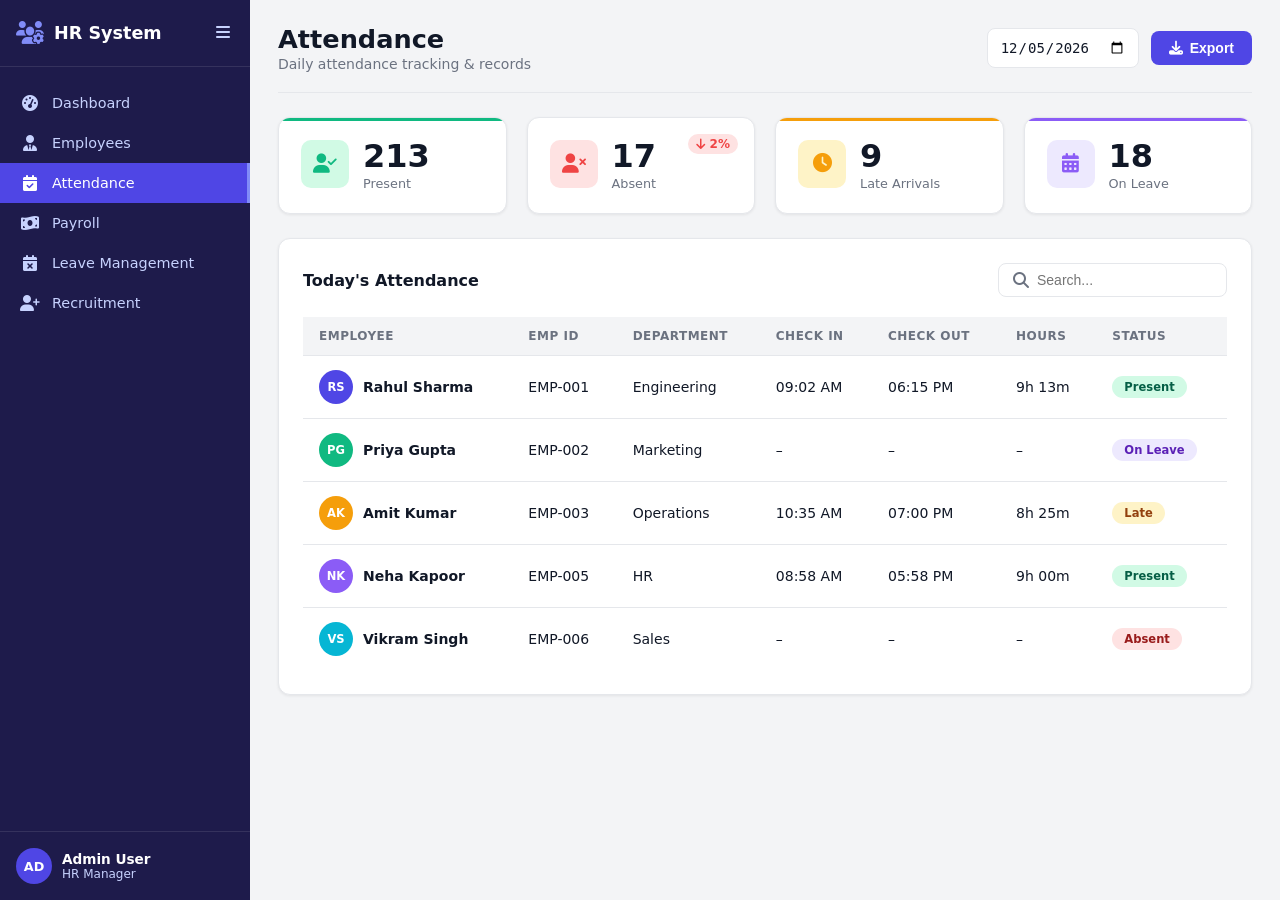
==== pages/attendance.html @ 6b4b3242 "Fix: correct root structure" ====
<!DOCTYPE html>
<html lang="en">
<head>
  <meta charset="UTF-8">
  <meta name="viewport" content="width=device-width, initial-scale=1.0">
  <title>Attendance – HR System</title>
  <link rel="stylesheet" href="../css/style.css">
  <link rel="stylesheet" href="https://cdnjs.cloudflare.com/ajax/libs/font-awesome/6.4.0/css/all.min.css">
</head>
<body>
  <div class="sidebar" id="sidebar">
    <div class="sidebar-header">
      <div class="logo"><i class="fas fa-users-cog"></i><span>HR System</span></div>
      <button class="toggle-btn" onclick="toggleSidebar()"><i class="fas fa-bars"></i></button>
    </div>
    <nav class="sidebar-nav">
      <a href="../index.html" class="nav-item"><i class="fas fa-tachometer-alt"></i><span>Dashboard</span></a>
      <a href="employees.html" class="nav-item"><i class="fas fa-user-tie"></i><span>Employees</span></a>
      <a href="attendance.html" class="nav-item active"><i class="fas fa-calendar-check"></i><span>Attendance</span></a>
      <a href="payroll.html" class="nav-item"><i class="fas fa-money-bill-wave"></i><span>Payroll</span></a>
      <a href="leave.html" class="nav-item"><i class="fas fa-calendar-times"></i><span>Leave Management</span></a>
      <a href="recruitment.html" class="nav-item"><i class="fas fa-user-plus"></i><span>Recruitment</span></a>
    </nav>
    <div class="sidebar-footer">
      <div class="user-info">
        <div class="avatar">AD</div>
        <div><div class="user-name">Admin User</div><div class="user-role">HR Manager</div></div>
      </div>
    </div>
  </div>

  <div class="main-content">
    <header class="topbar">
      <div class="page-title">
        <h1>Attendance</h1>
        <p>Daily attendance tracking &amp; records</p>
      </div>
      <div class="page-actions">
        <input type="date" class="form-control" style="width:auto" id="attDate">
        <button class="btn btn-primary"><i class="fas fa-download"></i> Export</button>
      </div>
    </header>

    <section class="stats-grid">
      <div class="stat-card green">
        <div class="stat-icon"><i class="fas fa-user-check"></i></div>
        <div class="stat-info"><div class="stat-number" data-target="213">0</div><div class="stat-label">Present</div></div>
      </div>
      <div class="stat-card" style="--top:#ef4444">
        <div class="stat-icon" style="background:#fee2e2;color:#ef4444"><i class="fas fa-user-times"></i></div>
        <div class="stat-info"><div class="stat-number" data-target="17">0</div><div class="stat-label">Absent</div></div>
        <div class="stat-trend down"><i class="fas fa-arrow-down"></i> 2%</div>
      </div>
      <div class="stat-card orange">
        <div class="stat-icon"><i class="fas fa-clock"></i></div>
        <div class="stat-info"><div class="stat-number" data-target="9">0</div><div class="stat-label">Late Arrivals</div></div>
      </div>
      <div class="stat-card purple">
        <div class="stat-icon"><i class="fas fa-calendar-alt"></i></div>
        <div class="stat-info"><div class="stat-number" data-target="18">0</div><div class="stat-label">On Leave</div></div>
      </div>
    </section>

    <div class="card">
      <div class="card-header">
        <h2>Today's Attendance</h2>
        <div class="search-bar">
          <i class="fas fa-search"></i>
          <input type="text" id="attSearch" placeholder="Search...">
        </div>
      </div>
      <div class="table-container">
        <table id="attTable">
          <thead>
            <tr><th>Employee</th><th>Emp ID</th><th>Department</th><th>Check In</th><th>Check Out</th><th>Hours</th><th>Status</th></tr>
          </thead>
          <tbody>
            <tr>
              <td><div class="emp-cell"><div class="emp-avatar" style="background:#4f46e5">RS</div><div class="emp-name">Rahul Sharma</div></div></td>
              <td>EMP-001</td><td>Engineering</td><td>09:02 AM</td><td>06:15 PM</td><td>9h 13m</td>
              <td><span class="badge-status present">Present</span></td>
            </tr>
            <tr>
              <td><div class="emp-cell"><div class="emp-avatar" style="background:#10b981">PG</div><div class="emp-name">Priya Gupta</div></div></td>
              <td>EMP-002</td><td>Marketing</td><td>–</td><td>–</td><td>–</td>
              <td><span class="badge-status leave">On Leave</span></td>
            </tr>
            <tr>
              <td><div class="emp-cell"><div class="emp-avatar" style="background:#f59e0b">AK</div><div class="emp-name">Amit Kumar</div></div></td>
              <td>EMP-003</td><td>Operations</td><td>10:35 AM</td><td>07:00 PM</td><td>8h 25m</td>
              <td><span class="badge-status late">Late</span></td>
            </tr>
            <tr>
              <td><div class="emp-cell"><div class="emp-avatar" style="background:#8b5cf6">NK</div><div class="emp-name">Neha Kapoor</div></div></td>
              <td>EMP-005</td><td>HR</td><td>08:58 AM</td><td>05:58 PM</td><td>9h 00m</td>
              <td><span class="badge-status present">Present</span></td>
            </tr>
            <tr>
              <td><div class="emp-cell"><div class="emp-avatar" style="background:#06b6d4">VS</div><div class="emp-name">Vikram Singh</div></div></td>
              <td>EMP-006</td><td>Sales</td><td>–</td><td>–</td><td>–</td>
              <td><span class="badge-status absent">Absent</span></td>
            </tr>
          </tbody>
        </table>
      </div>
    </div>
  </div>

  <script src="../js/main.js"></script>
  <script>
    document.getElementById('attDate').valueAsDate = new Date();
    filterTable('attSearch', 'attTable');
  </script>
</body>
</html>
---- css/style.css ----
/* ===== RESET & BASE ===== */
*, *::before, *::after { box-sizing: border-box; margin: 0; padding: 0; }

:root {
  --primary: #4f46e5;
  --primary-light: #eef2ff;
  --sidebar-bg: #1e1b4b;
  --sidebar-text: #c7d2fe;
  --sidebar-active: #4f46e5;
  --bg: #f3f4f6;
  --card-bg: #ffffff;
  --text-main: #111827;
  --text-muted: #6b7280;
  --border: #e5e7eb;
  --green: #10b981;
  --orange: #f59e0b;
  --red: #ef4444;
  --purple: #8b5cf6;
  --blue: #3b82f6;
  --cyan: #06b6d4;
  --sidebar-w: 250px;
  --transition: 0.25s ease;
}

body {
  font-family: 'Segoe UI', system-ui, -apple-system, sans-serif;
  background: var(--bg);
  color: var(--text-main);
  display: flex;
  min-height: 100vh;
}

/* ===== SIDEBAR ===== */
.sidebar {
  width: var(--sidebar-w);
  background: var(--sidebar-bg);
  display: flex;
  flex-direction: column;
  position: fixed;
  top: 0; left: 0; bottom: 0;
  transition: width var(--transition);
  z-index: 100;
}
.sidebar.collapsed { width: 68px; }
.sidebar.collapsed .nav-item span,
.sidebar.collapsed .sidebar-header span,
.sidebar.collapsed .user-info div { display: none; }
.sidebar.collapsed .logo { justify-content: center; }

.sidebar-header {
  padding: 20px 16px;
  display: flex;
  align-items: center;
  justify-content: space-between;
  border-bottom: 1px solid rgba(255,255,255,0.1);
}
.logo {
  display: flex;
  align-items: center;
  gap: 10px;
  color: #fff;
  font-size: 1.1rem;
  font-weight: 700;
}
.logo i { font-size: 1.4rem; color: #818cf8; }
.toggle-btn {
  background: none; border: none;
  color: var(--sidebar-text);
  cursor: pointer; font-size: 1rem;
  padding: 4px;
}

.sidebar-nav {
  flex: 1;
  padding: 16px 0;
  overflow-y: auto;
}
.nav-item {
  display: flex;
  align-items: center;
  gap: 12px;
  padding: 12px 20px;
  color: var(--sidebar-text);
  text-decoration: none;
  font-size: 0.9rem;
  font-weight: 500;
  transition: background var(--transition), color var(--transition);
  border-radius: 0;
}
.nav-item:hover {
  background: rgba(255,255,255,0.08);
  color: #fff;
}
.nav-item.active {
  background: var(--sidebar-active);
  color: #fff;
  border-right: 3px solid #818cf8;
}
.nav-item i { width: 20px; text-align: center; font-size: 1rem; }

.sidebar-footer {
  padding: 16px;
  border-top: 1px solid rgba(255,255,255,0.1);
}
.user-info {
  display: flex;
  align-items: center;
  gap: 10px;
}
.avatar {
  width: 36px; height: 36px;
  border-radius: 50%;
  background: var(--primary);
  color: #fff;
  display: flex; align-items: center; justify-content: center;
  font-weight: 700; font-size: 0.8rem;
  flex-shrink: 0;
}
.user-name { color: #fff; font-size: 0.85rem; font-weight: 600; }
.user-role { color: var(--sidebar-text); font-size: 0.75rem; }

/* ===== MAIN CONTENT ===== */
.main-content {
  margin-left: var(--sidebar-w);
  flex: 1;
  padding: 0 28px 28px;
  transition: margin-left var(--transition);
  min-height: 100vh;
}
.sidebar.collapsed ~ .main-content { margin-left: 68px; }

/* ===== TOPBAR ===== */
.topbar {
  display: flex;
  align-items: center;
  justify-content: space-between;
  padding: 24px 0 20px;
  border-bottom: 1px solid var(--border);
  margin-bottom: 24px;
}
.topbar h1 { font-size: 1.6rem; font-weight: 700; color: var(--text-main); }
.topbar p { font-size: 0.875rem; color: var(--text-muted); margin-top: 2px; }
.topbar-right {
  display: flex;
  align-items: center;
  gap: 20px;
}
.date-display {
  font-size: 0.85rem;
  color: var(--text-muted);
  background: var(--card-bg);
  padding: 8px 14px;
  border-radius: 8px;
  border: 1px solid var(--border);
}
.notification-bell {
  position: relative;
  cursor: pointer;
  font-size: 1.2rem;
  color: var(--text-muted);
}
.notification-bell .badge {
  position: absolute;
  top: -6px; right: -8px;
  background: var(--red);
  color: #fff;
  font-size: 0.65rem;
  width: 18px; height: 18px;
  border-radius: 50%;
  display: flex; align-items: center; justify-content: center;
}

/* ===== CARDS ===== */
.card {
  background: var(--card-bg);
  border-radius: 12px;
  padding: 24px;
  box-shadow: 0 1px 3px rgba(0,0,0,0.07);
  border: 1px solid var(--border);
}
.card-header {
  display: flex;
  align-items: center;
  justify-content: space-between;
  margin-bottom: 20px;
}
.card-header h2 {
  font-size: 1rem;
  font-weight: 700;
  color: var(--text-main);
}

/* ===== STATS GRID ===== */
.stats-grid {
  display: grid;
  grid-template-columns: repeat(4, 1fr);
  gap: 20px;
  margin-bottom: 24px;
}
.stat-card {
  background: var(--card-bg);
  border-radius: 12px;
  padding: 22px;
  box-shadow: 0 1px 3px rgba(0,0,0,0.07);
  border: 1px solid var(--border);
  display: flex;
  align-items: flex-start;
  gap: 14px;
  position: relative;
  overflow: hidden;
}
.stat-card::before {
  content: '';
  position: absolute;
  top: 0; left: 0; right: 0;
  height: 3px;
}
.stat-card.blue::before { background: var(--blue); }
.stat-card.green::before { background: var(--green); }
.stat-card.orange::before { background: var(--orange); }
.stat-card.purple::before { background: var(--purple); }

.stat-icon {
  width: 48px; height: 48px;
  border-radius: 10px;
  display: flex; align-items: center; justify-content: center;
  font-size: 1.2rem;
  flex-shrink: 0;
}
.stat-card.blue .stat-icon { background: #dbeafe; color: var(--blue); }
.stat-card.green .stat-icon { background: #d1fae5; color: var(--green); }
.stat-card.orange .stat-icon { background: #fef3c7; color: var(--orange); }
.stat-card.purple .stat-icon { background: #ede9fe; color: var(--purple); }

.stat-info { flex: 1; }
.stat-number {
  font-size: 2rem;
  font-weight: 800;
  color: var(--text-main);
  line-height: 1;
}
.stat-label { font-size: 0.8rem; color: var(--text-muted); margin-top: 4px; }
.stat-trend {
  font-size: 0.75rem;
  font-weight: 600;
  padding: 3px 8px;
  border-radius: 20px;
  position: absolute;
  top: 16px; right: 16px;
}
.stat-trend.up { background: #d1fae5; color: var(--green); }
.stat-trend.down { background: #fee2e2; color: var(--red); }

/* ===== DASHBOARD ROW ===== */
.dashboard-row {
  display: grid;
  grid-template-columns: 1fr 1fr;
  gap: 20px;
  margin-bottom: 24px;
}

/* ===== DEPT BARS ===== */
.dept-bars { display: flex; flex-direction: column; gap: 14px; }
.dept-bar-item {
  display: flex;
  align-items: center;
  gap: 12px;
}
.dept-name { width: 90px; font-size: 0.8rem; color: var(--text-muted); }
.bar-track {
  flex: 1;
  height: 8px;
  background: var(--bg);
  border-radius: 4px;
  overflow: hidden;
}
.bar-fill {
  height: 100%;
  border-radius: 4px;
  transition: width 1.2s ease;
}
.dept-count { width: 30px; font-size: 0.8rem; font-weight: 700; text-align: right; }

/* ===== ACTIVITY LIST ===== */
.activity-list { list-style: none; display: flex; flex-direction: column; gap: 16px; }
.activity-item { display: flex; align-items: flex-start; gap: 12px; }
.activity-icon {
  width: 36px; height: 36px;
  border-radius: 50%;
  display: flex; align-items: center; justify-content: center;
  font-size: 0.85rem;
  flex-shrink: 0;
}
.activity-icon.green { background: #d1fae5; color: var(--green); }
.activity-icon.orange { background: #fef3c7; color: var(--orange); }
.activity-icon.blue { background: #dbeafe; color: var(--blue); }
.activity-icon.purple { background: #ede9fe; color: var(--purple); }
.activity-icon.red { background: #fee2e2; color: var(--red); }
.activity-detail { font-size: 0.85rem; color: var(--text-main); }
.activity-time { font-size: 0.75rem; color: var(--text-muted); margin-top: 2px; }

/* ===== EVENTS ===== */
.events-grid {
  display: grid;
  grid-template-columns: repeat(3, 1fr);
  gap: 16px;
}
.event-item {
  display: flex;
  align-items: center;
  gap: 14px;
  padding: 14px;
  border: 1px solid var(--border);
  border-radius: 10px;
  background: var(--bg);
}
.event-date {
  display: flex;
  flex-direction: column;
  align-items: center;
  background: var(--primary);
  color: #fff;
  border-radius: 8px;
  padding: 8px 12px;
  min-width: 48px;
}
.event-day { font-size: 1.3rem; font-weight: 800; line-height: 1; }
.event-month { font-size: 0.65rem; font-weight: 600; text-transform: uppercase; }
.event-info h4 { font-size: 0.85rem; font-weight: 700; }
.event-info p { font-size: 0.75rem; color: var(--text-muted); margin-top: 3px; }
.event-tag {
  margin-left: auto;
  font-size: 0.7rem;
  font-weight: 700;
  padding: 4px 10px;
  border-radius: 20px;
  white-space: nowrap;
}
.event-tag.blue { background: #dbeafe; color: var(--blue); }
.event-tag.orange { background: #fef3c7; color: var(--orange); }
.event-tag.green { background: #d1fae5; color: var(--green); }

/* ===== TABLE STYLES ===== */
.table-container { overflow-x: auto; }
table { width: 100%; border-collapse: collapse; font-size: 0.875rem; }
th {
  background: var(--bg);
  padding: 12px 16px;
  text-align: left;
  font-size: 0.75rem;
  font-weight: 700;
  color: var(--text-muted);
  text-transform: uppercase;
  letter-spacing: 0.5px;
  border-bottom: 1px solid var(--border);
}
td {
  padding: 14px 16px;
  border-bottom: 1px solid var(--border);
  color: var(--text-main);
  vertical-align: middle;
}
tr:last-child td { border-bottom: none; }
tr:hover td { background: var(--primary-light); }

/* ===== BADGES ===== */
.badge-status {
  padding: 4px 12px;
  border-radius: 20px;
  font-size: 0.72rem;
  font-weight: 700;
  display: inline-block;
}
.badge-status.active { background: #d1fae5; color: #065f46; }
.badge-status.inactive { background: #fee2e2; color: #991b1b; }
.badge-status.present { background: #d1fae5; color: #065f46; }
.badge-status.absent { background: #fee2e2; color: #991b1b; }
.badge-status.late { background: #fef3c7; color: #92400e; }
.badge-status.leave { background: #ede9fe; color: #5b21b6; }
.badge-status.approved { background: #d1fae5; color: #065f46; }
.badge-status.pending { background: #fef3c7; color: #92400e; }
.badge-status.rejected { background: #fee2e2; color: #991b1b; }

/* ===== BUTTONS ===== */
.btn {
  padding: 9px 18px;
  border-radius: 8px;
  border: none;
  cursor: pointer;
  font-size: 0.875rem;
  font-weight: 600;
  display: inline-flex;
  align-items: center;
  gap: 7px;
  transition: opacity 0.2s;
}
.btn:hover { opacity: 0.88; }
.btn-primary { background: var(--primary); color: #fff; }
.btn-success { background: var(--green); color: #fff; }
.btn-danger { background: var(--red); color: #fff; }
.btn-outline {
  background: transparent;
  border: 1px solid var(--border);
  color: var(--text-main);
}
.btn-sm { padding: 5px 12px; font-size: 0.8rem; }

/* ===== FORMS ===== */
.form-group { margin-bottom: 16px; }
.form-group label {
  display: block;
  font-size: 0.82rem;
  font-weight: 600;
  color: var(--text-main);
  margin-bottom: 6px;
}
.form-control {
  width: 100%;
  padding: 10px 12px;
  border: 1px solid var(--border);
  border-radius: 8px;
  font-size: 0.875rem;
  color: var(--text-main);
  background: #fff;
  transition: border-color 0.2s;
  outline: none;
}
.form-control:focus { border-color: var(--primary); }
.form-grid { display: grid; grid-template-columns: 1fr 1fr; gap: 16px; }

/* ===== SEARCH ===== */
.search-bar {
  display: flex;
  align-items: center;
  background: var(--card-bg);
  border: 1px solid var(--border);
  border-radius: 8px;
  padding: 8px 14px;
  gap: 8px;
  max-width: 280px;
}
.search-bar i { color: var(--text-muted); }
.search-bar input {
  border: none;
  outline: none;
  font-size: 0.875rem;
  color: var(--text-main);
  width: 100%;
  background: transparent;
}

/* ===== PAGE HEADER ===== */
.page-actions {
  display: flex;
  align-items: center;
  gap: 12px;
}

/* ===== AVATAR IN TABLE ===== */
.emp-cell {
  display: flex;
  align-items: center;
  gap: 10px;
}
.emp-avatar {
  width: 34px; height: 34px;
  border-radius: 50%;
  display: flex; align-items: center; justify-content: center;
  font-weight: 700; font-size: 0.72rem;
  color: #fff;
  flex-shrink: 0;
}
.emp-name { font-weight: 600; }
.emp-id { font-size: 0.75rem; color: var(--text-muted); }

/* ===== ACTION ICONS ===== */
.action-btns { display: flex; gap: 6px; }
.icon-btn {
  width: 30px; height: 30px;
  border-radius: 6px;
  border: 1px solid var(--border);
  background: #fff;
  cursor: pointer;
  display: flex; align-items: center; justify-content: center;
  font-size: 0.8rem;
  color: var(--text-muted);
  transition: all 0.2s;
}
.icon-btn:hover { background: var(--primary); color: #fff; border-color: var(--primary); }
.icon-btn.danger:hover { background: var(--red); border-color: var(--red); }

/* ===== MODAL ===== */
.modal-overlay {
  display: none;
  position: fixed;
  inset: 0;
  background: rgba(0,0,0,0.4);
  z-index: 200;
  align-items: center;
  justify-content: center;
}
.modal-overlay.open { display: flex; }
.modal {
  background: #fff;
  border-radius: 14px;
  padding: 28px;
  width: 520px;
  max-width: 95vw;
  max-height: 90vh;
  overflow-y: auto;
  box-shadow: 0 20px 60px rgba(0,0,0,0.2);
}
.modal-header {
  display: flex;
  align-items: center;
  justify-content: space-between;
  margin-bottom: 22px;
}
.modal-header h3 { font-size: 1.1rem; font-weight: 700; }
.close-btn {
  background: none; border: none;
  font-size: 1.2rem;
  cursor: pointer;
  color: var(--text-muted);
}
.modal-footer {
  display: flex;
  gap: 10px;
  justify-content: flex-end;
  margin-top: 20px;
  padding-top: 16px;
  border-top: 1px solid var(--border);
}

/* ===== PAYROLL SUMMARY ===== */
.payroll-summary {
  display: grid;
  grid-template-columns: repeat(3, 1fr);
  gap: 16px;
  margin-bottom: 24px;
}
.pay-stat {
  background: linear-gradient(135deg, #4f46e5, #7c3aed);
  color: #fff;
  border-radius: 12px;
  padding: 20px;
}
.pay-stat.green-grad { background: linear-gradient(135deg, #059669, #10b981); }
.pay-stat.orange-grad { background: linear-gradient(135deg, #d97706, #f59e0b); }
.pay-stat-label { font-size: 0.8rem; opacity: 0.85; }
.pay-stat-value { font-size: 1.6rem; font-weight: 800; margin-top: 4px; }

/* ===== RESPONSIVE ===== */
@media (max-width: 900px) {
  .stats-grid { grid-template-columns: repeat(2, 1fr); }
  .dashboard-row { grid-template-columns: 1fr; }
  .events-grid { grid-template-columns: 1fr; }
  .payroll-summary { grid-template-columns: 1fr; }
  .form-grid { grid-template-columns: 1fr; }
}
@media (max-width: 600px) {
  .stats-grid { grid-template-columns: 1fr; }
  .sidebar { width: 68px; }
  .sidebar span { display: none; }
  .main-content { margin-left: 68px; padding: 0 14px 14px; }
}
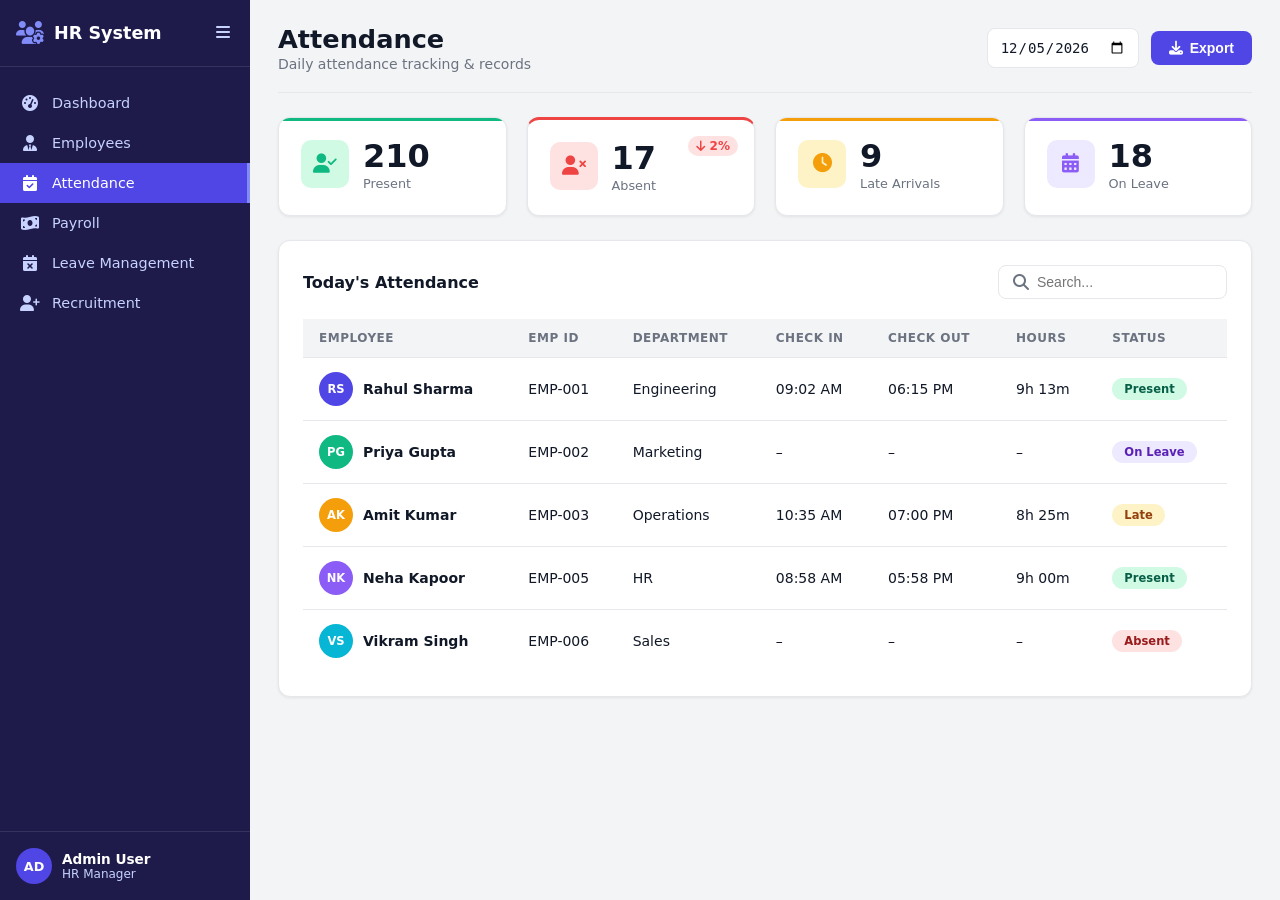
==== commit 38e304ae: "Changes" ====
--- a/pages/attendance.html
+++ b/pages/attendance.html
@@ -42,23 +42,10 @@
     </header>
 
     <section class="stats-grid">
-      <div class="stat-card green">
-        <div class="stat-icon"><i class="fas fa-user-check"></i></div>
-        <div class="stat-info"><div class="stat-number" data-target="213">0</div><div class="stat-label">Present</div></div>
-      </div>
-      <div class="stat-card" style="--top:#ef4444">
-        <div class="stat-icon" style="background:#fee2e2;color:#ef4444"><i class="fas fa-user-times"></i></div>
-        <div class="stat-info"><div class="stat-number" data-target="17">0</div><div class="stat-label">Absent</div></div>
-        <div class="stat-trend down"><i class="fas fa-arrow-down"></i> 2%</div>
-      </div>
-      <div class="stat-card orange">
-        <div class="stat-icon"><i class="fas fa-clock"></i></div>
-        <div class="stat-info"><div class="stat-number" data-target="9">0</div><div class="stat-label">Late Arrivals</div></div>
-      </div>
-      <div class="stat-card purple">
-        <div class="stat-icon"><i class="fas fa-calendar-alt"></i></div>
-        <div class="stat-info"><div class="stat-number" data-target="18">0</div><div class="stat-label">On Leave</div></div>
-      </div>
+      <div class="stat-card green"><div class="stat-icon"><i class="fas fa-user-check"></i></div><div class="stat-info"><div class="stat-number" data-target="213">0</div><div class="stat-label">Present</div></div></div>
+      <div class="stat-card" style="border-top:3px solid #ef4444"><div class="stat-icon" style="background:#fee2e2;color:#ef4444"><i class="fas fa-user-times"></i></div><div class="stat-info"><div class="stat-number" data-target="17">0</div><div class="stat-label">Absent</div></div><div class="stat-trend down"><i class="fas fa-arrow-down"></i> 2%</div></div>
+      <div class="stat-card orange"><div class="stat-icon"><i class="fas fa-clock"></i></div><div class="stat-info"><div class="stat-number" data-target="9">0</div><div class="stat-label">Late Arrivals</div></div></div>
+      <div class="stat-card purple"><div class="stat-icon"><i class="fas fa-calendar-alt"></i></div><div class="stat-info"><div class="stat-number" data-target="18">0</div><div class="stat-label">On Leave</div></div></div>
     </section>
 
     <div class="card">
@@ -74,33 +61,7 @@
           <thead>
             <tr><th>Employee</th><th>Emp ID</th><th>Department</th><th>Check In</th><th>Check Out</th><th>Hours</th><th>Status</th></tr>
           </thead>
-          <tbody>
-            <tr>
-              <td><div class="emp-cell"><div class="emp-avatar" style="background:#4f46e5">RS</div><div class="emp-name">Rahul Sharma</div></div></td>
-              <td>EMP-001</td><td>Engineering</td><td>09:02 AM</td><td>06:15 PM</td><td>9h 13m</td>
-              <td><span class="badge-status present">Present</span></td>
-            </tr>
-            <tr>
-              <td><div class="emp-cell"><div class="emp-avatar" style="background:#10b981">PG</div><div class="emp-name">Priya Gupta</div></div></td>
-              <td>EMP-002</td><td>Marketing</td><td>–</td><td>–</td><td>–</td>
-              <td><span class="badge-status leave">On Leave</span></td>
-            </tr>
-            <tr>
-              <td><div class="emp-cell"><div class="emp-avatar" style="background:#f59e0b">AK</div><div class="emp-name">Amit Kumar</div></div></td>
-              <td>EMP-003</td><td>Operations</td><td>10:35 AM</td><td>07:00 PM</td><td>8h 25m</td>
-              <td><span class="badge-status late">Late</span></td>
-            </tr>
-            <tr>
-              <td><div class="emp-cell"><div class="emp-avatar" style="background:#8b5cf6">NK</div><div class="emp-name">Neha Kapoor</div></div></td>
-              <td>EMP-005</td><td>HR</td><td>08:58 AM</td><td>05:58 PM</td><td>9h 00m</td>
-              <td><span class="badge-status present">Present</span></td>
-            </tr>
-            <tr>
-              <td><div class="emp-cell"><div class="emp-avatar" style="background:#06b6d4">VS</div><div class="emp-name">Vikram Singh</div></div></td>
-              <td>EMP-006</td><td>Sales</td><td>–</td><td>–</td><td>–</td>
-              <td><span class="badge-status absent">Absent</span></td>
-            </tr>
-          </tbody>
+          <tbody id="attTableBody"></tbody>
         </table>
       </div>
     </div>
@@ -108,8 +69,42 @@
 
   <script src="../js/main.js"></script>
   <script>
+    const attendance = [
+      { name:'Rahul Sharma', initials:'RS', color:'#4f46e5', empId:'EMP-001', dept:'Engineering', checkIn:'09:02 AM', checkOut:'06:15 PM', hours:'9h 13m', status:'present', statusLabel:'Present' },
+      { name:'Priya Gupta', initials:'PG', color:'#10b981', empId:'EMP-002', dept:'Marketing', checkIn:'–', checkOut:'–', hours:'–', status:'leave', statusLabel:'On Leave' },
+      { name:'Amit Kumar', initials:'AK', color:'#f59e0b', empId:'EMP-003', dept:'Operations', checkIn:'10:35 AM', checkOut:'07:00 PM', hours:'8h 25m', status:'late', statusLabel:'Late' },
+      { name:'Neha Kapoor', initials:'NK', color:'#8b5cf6', empId:'EMP-005', dept:'HR', checkIn:'08:58 AM', checkOut:'05:58 PM', hours:'9h 00m', status:'present', statusLabel:'Present' },
+      { name:'Vikram Singh', initials:'VS', color:'#06b6d4', empId:'EMP-006', dept:'Sales', checkIn:'–', checkOut:'–', hours:'–', status:'absent', statusLabel:'Absent' },
+    ];
+
+    function renderAttendance(data) {
+      document.getElementById('attTableBody').innerHTML = (data || attendance).map(e => `
+        <tr>
+          <td><div class="emp-cell">
+            <div class="emp-avatar" style="background:${e.color}">${e.initials}</div>
+            <div class="emp-name">${e.name}</div>
+          </div></td>
+          <td>${e.empId}</td>
+          <td>${e.dept}</td>
+          <td>${e.checkIn}</td>
+          <td>${e.checkOut}</td>
+          <td>${e.hours}</td>
+          <td><span class="badge-status ${e.status}">${e.statusLabel}</span></td>
+        </tr>`).join('');
+    }
+
+    document.getElementById('attSearch').addEventListener('input', function() {
+      const q = this.value.toLowerCase();
+      renderAttendance(attendance.filter(e =>
+        e.name.toLowerCase().includes(q) ||
+        e.empId.toLowerCase().includes(q) ||
+        e.dept.toLowerCase().includes(q) ||
+        e.statusLabel.toLowerCase().includes(q)
+      ));
+    });
+
     document.getElementById('attDate').valueAsDate = new Date();
-    filterTable('attSearch', 'attTable');
+    renderAttendance();
   </script>
 </body>
 </html>
